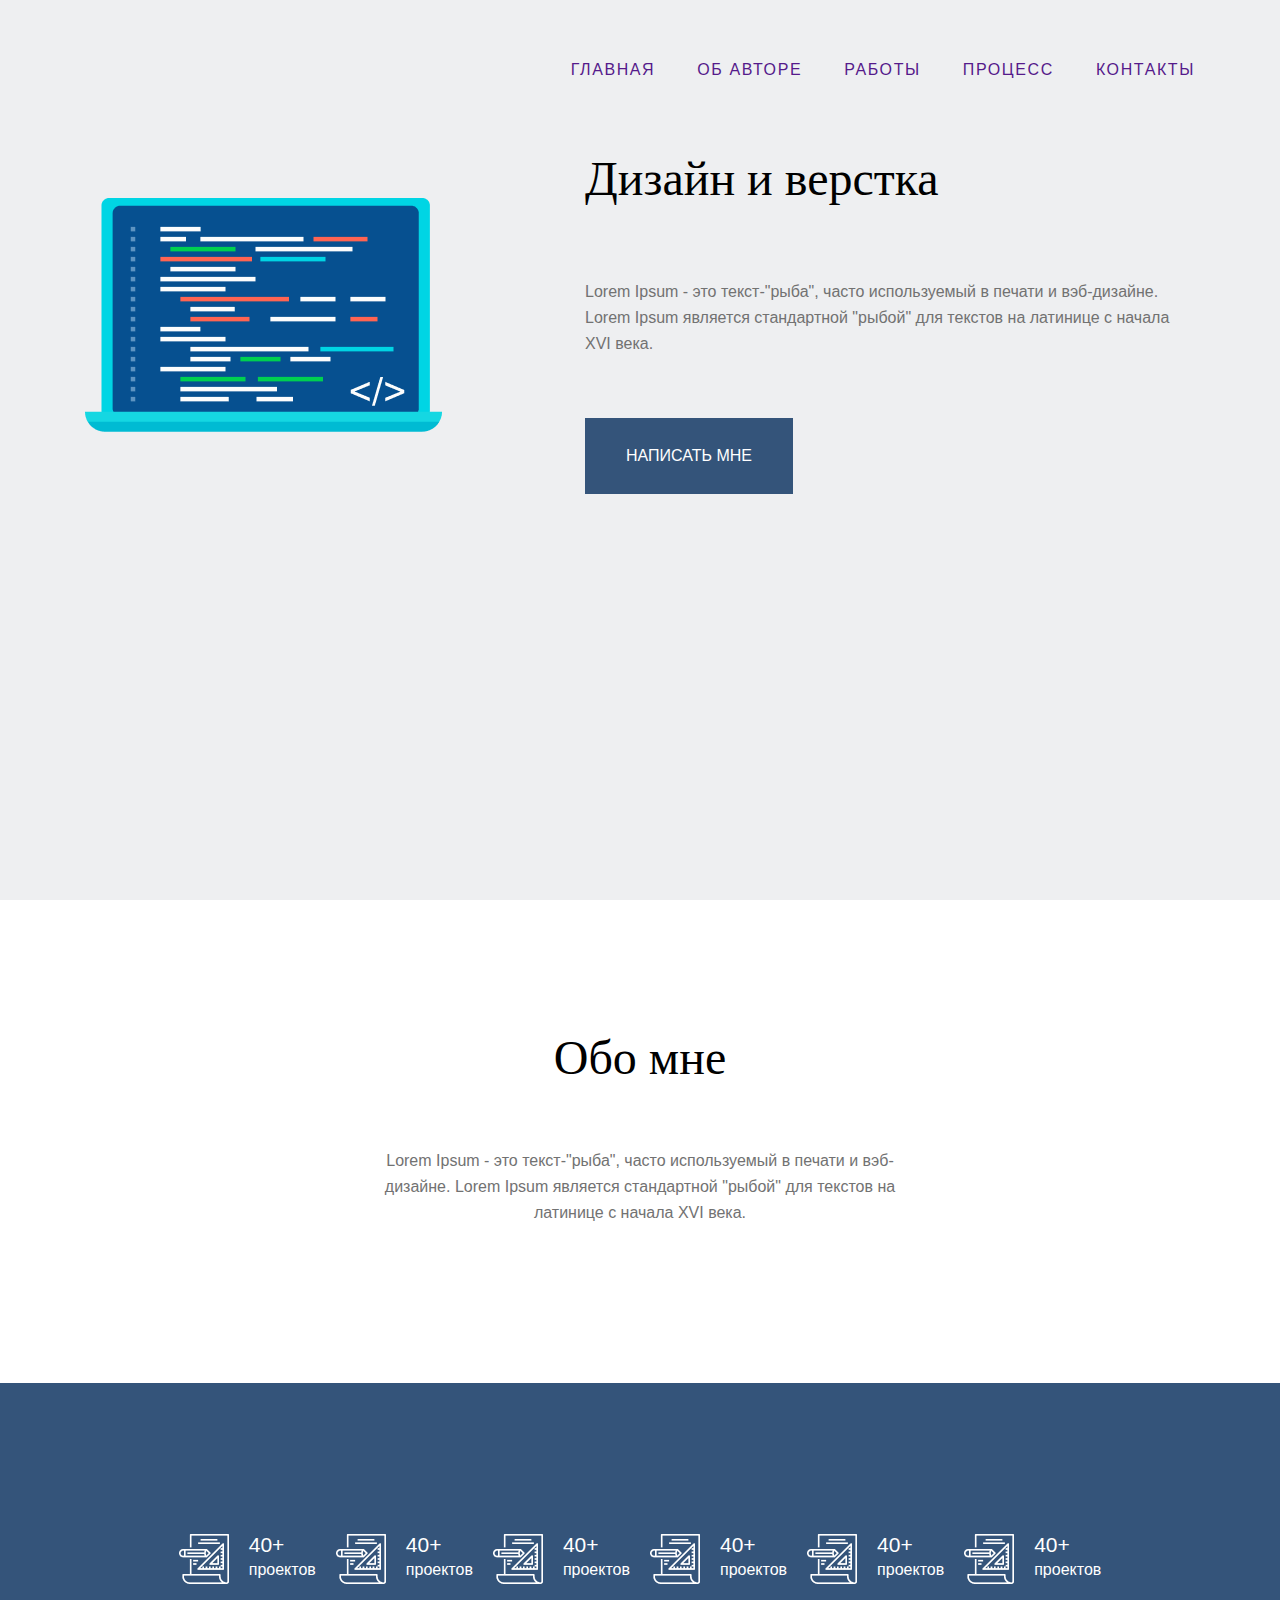
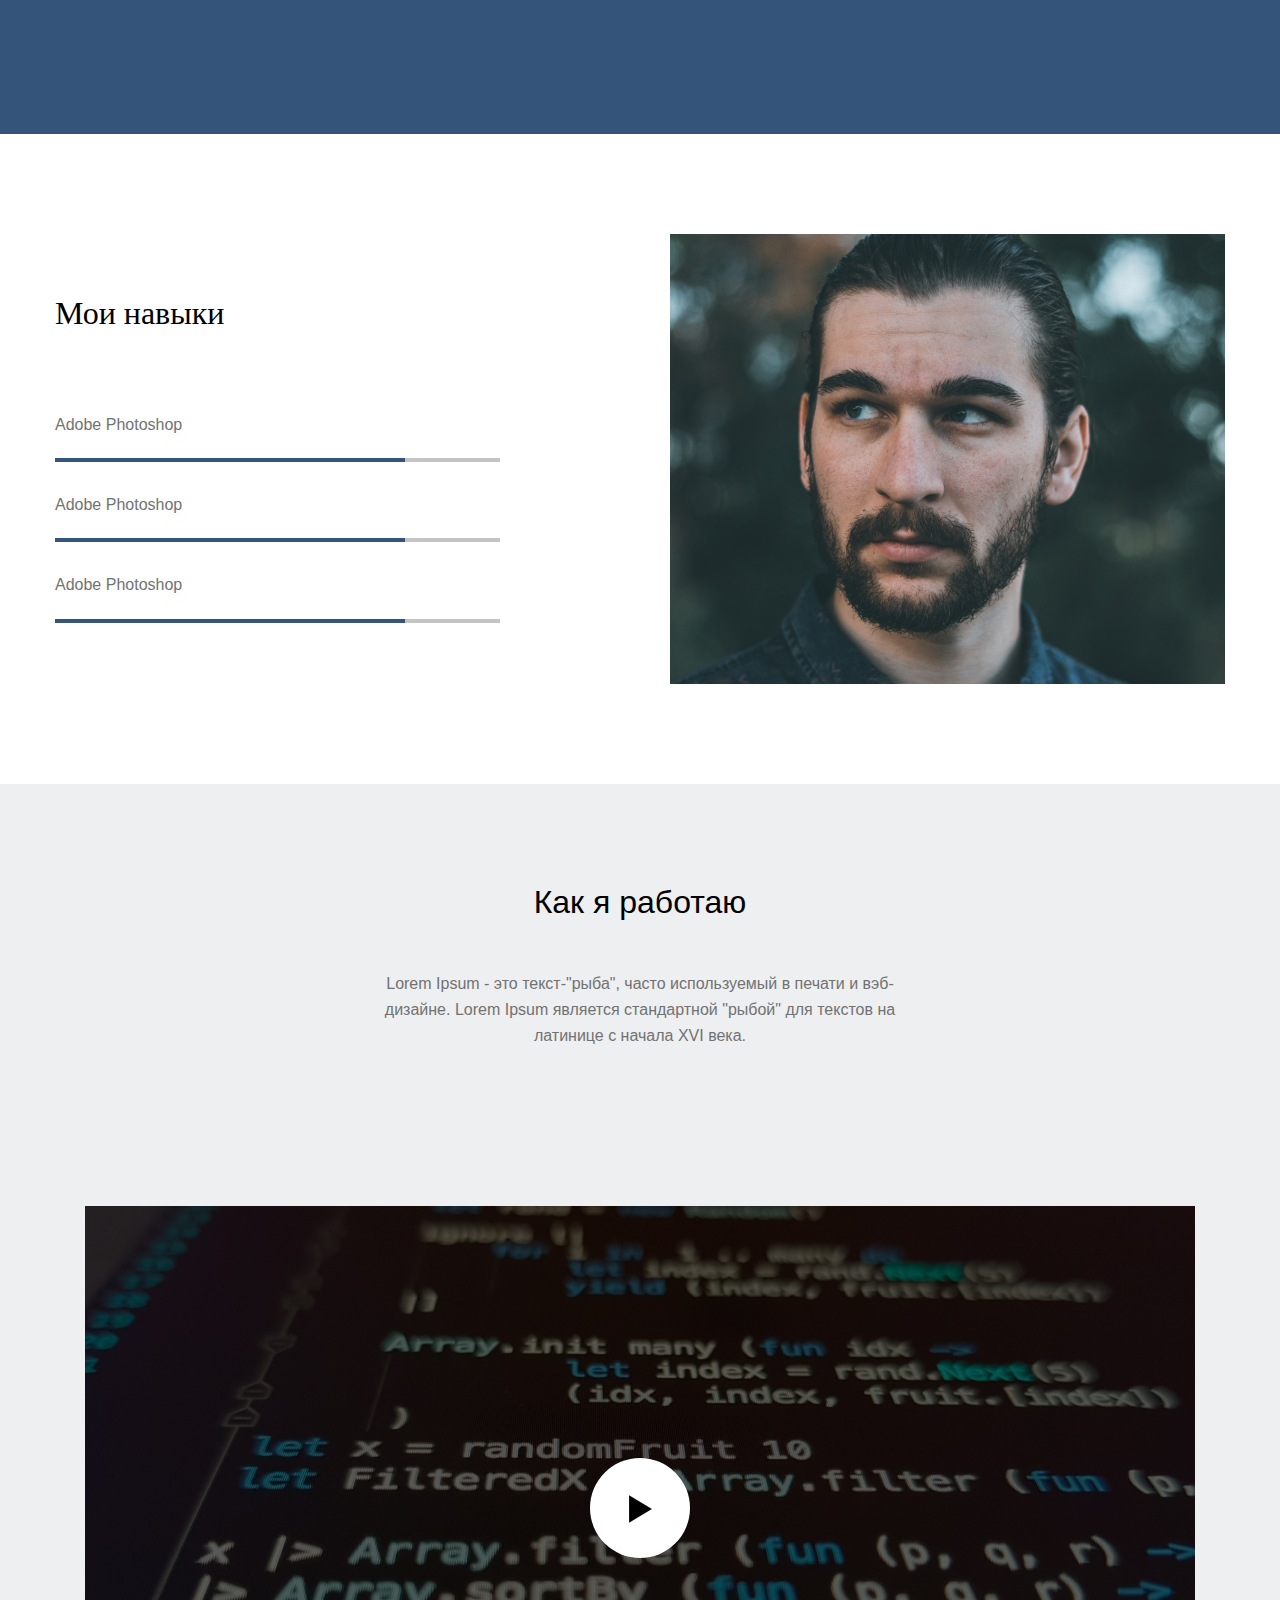
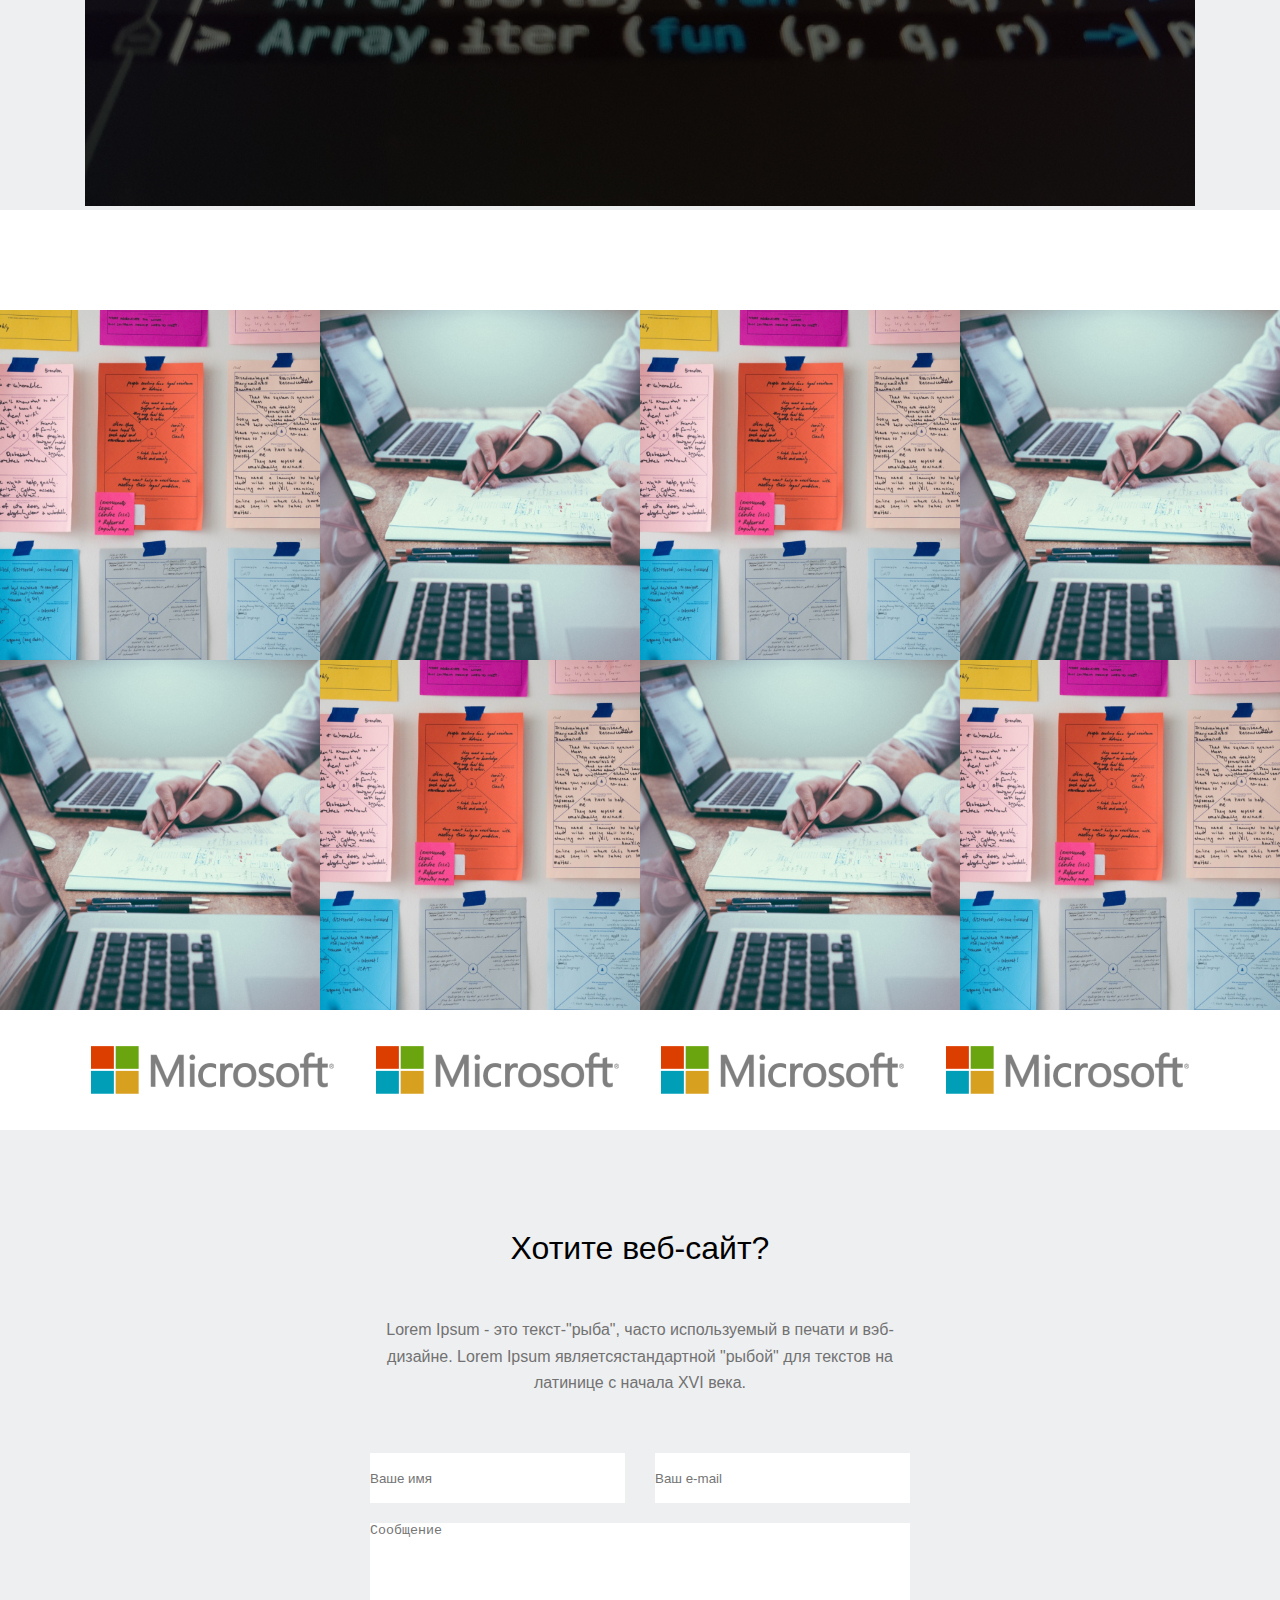
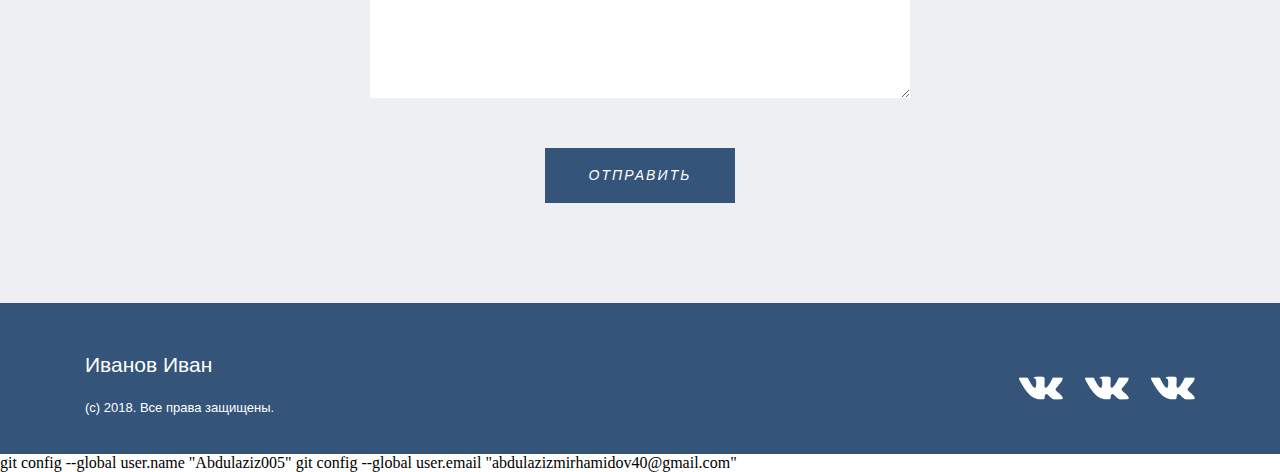
==== index.html @ f370240b "Your commit message here" ====
<!DOCTYPE html>
<html lang="en">

<head>
    <meta charset="UTF-8">
    <meta name="viewport" content="width=device-width, initial-scale=1.0">
    <title>dars</title>
    <link href='https://unpkg.com/boxicons@2.1.4/css/boxicons.min.css' rel='stylesheet'>
    <link rel="stylesheet" href="style.css">
</head>
<body>
    <section class="background">
        <header id="header">
            <div class="container">
                <div class="header">
                    <a href="/">
                        <img src="img/WD.svg" alt="">
                    </a>
                    <nav class="navbar">
                        <ul class="nav-list">
                            <li class="nav-item">
                                <a class="nav-link" href="">ГЛАВНАЯ</a>
                            </li>
                            <li class="nav-item">
                                <a class="nav-link" href="">ОБ АВТОРЕ</a>
                            </li>
                            <li class="nav-item">
                                <a class="nav-link" href="">РАБОТЫ</a>
                            </li>
                            <li class="nav-item">
                                <a class="nav-link" href="">ПРОЦЕСС</a>
                            </li>
                            <li class="nav-item">
                                <a class="nav-link" href="">КОНТАКТЫ</a>
                            </li>
                        </ul>
                    </nav>
                </div>
            </div>
        </header>
        <section id="hero">
            <div class="container">
                <div class="hero">
                    <div class="hero-imgBox">
                        <img src="img/Frame.png" alt="laptop">
                    </div>
                    <div class="hero-info">
                        <h1 class="hero-title">Дизайн и верстка</h1>
                        <p class="hero-text">Lorem Ipsum - это текст-"рыба", часто используемый в печати и вэб-дизайне.
                            Lorem Ipsum является стандартной "рыбой" для текстов на латинице с начала XVI века.</p>
                        <button class="hero-btn">НАПИСАТЬ МНЕ</button>
                    </div>
                </div>
            </div>
        </section>
    </section>
    <main id="main">
        <section>
            <div class="main">
                <div class="mne">
                    <h1 class="main-title">Обо мне</h1>
                    <p class="main-text">Lorem Ipsum - это текст-"рыба", часто используемый в печати и вэб-дизайне.
                        Lorem Ipsum является стандартной "рыбой" для текстов на латинице с начала XVI века.</p>
                </div>
                <div class="box">
                    <div class="png">
                        <img src="img/project.png" alt="">
                        <div class="omg">
                            <p class="png-title">40+</p>
                            <p class="png-text">проектов</p>
                        </div>

                        <img src="img/project.png" alt="">
                        <div class="omg">
                            <p class="png-title">40+</p>
                            <p class="png-text">проектов</p>
                        </div>

                        <img src="img/project.png" alt="">
                        <div class="omg">
                            <p class="png-title">40+</p>
                            <p class="png-text">проектов</p>
                        </div>

                        <img src="img/project.png" alt="">
                        <div class="omg">
                            <p class="png-title">40+</p>
                            <p class="png-text">проектов</p>
                        </div>

                        <img src="img/project.png" alt="">
                        <div class="omg">
                            <p class="png-title">40+</p>
                            <p class="png-text">проектов</p>
                        </div>

                        <img src="img/project.png" alt="">
                        <div class="omg">
                            <p class="png-title">40+</p>
                            <p class="png-text">проектов</p>
                        </div>
                    </div>
                </div>
                <section id="xp">
                    <div class="container">
                        <div>
                            <h2 class="xp-title">Мои навыки</h2>
                            <p class="xp-text">Adobe Photoshop</p>
                            <div class="line">
                                <div class="line2"></div>
                            </div>
                            <p class="xp-text">Adobe Photoshop</p>
                            <div class="line">
                                <div class="line2"></div>
                            </div>
                            <p class="xp-text">Adobe Photoshop</p>
                            <div class="line">
                                <div class="line2"></div>
                            </div>
                        </div>
                        <img src="./img/Rectangle 3.jpg" alt="">
                    </div>
                </section>
        </section>
        <section id="video">
            <div class="container">
                <div class="video">
                    <h4 class="video-title">Как я работаю</h4>
                    <p class="video-text">Lorem Ipsum - это текст-"рыба", часто используемый в печати и вэб-дизайне.
                        Lorem Ipsum является стандартной "рыбой" для текстов на латинице с начала XVI века.</p>
                </div>
                <div class="video-box">
                    <a class="play-box" href="">
                        <span class="play"><i class='bx bx-play'></i></span>
                    </a>
                    <img class="video-img" src="img/Rectangle 5.jpg" alt="">
                </div>
            </div>
            </div>
        </section>
        <section id="project">
            <ul class="project-list">
                <li class="project-item">
                    <div class="eye-box">
                        <img class="eye" src="img/view (1).svg" alt="">
                    </div>
                    <img class="item-img" src="img/Rectangle 7.jpg" alt="">
                </li>
                <li class="project-item">
                    <div class="eye-box">
                        <img class="eye" src="img/view (1).svg" alt="">
                    </div>
                    <img class="item-img" src="img/Rectangle 7.3.jpg" alt="">
                </li>
                <li class="project-item">
                    <div class="eye-box">
                        <img class="eye" src="img/view (1).svg" alt="">
                    </div>
                    <img class="item-img" src="img/Rectangle 7.jpg" alt="">
                </li>
                <li class="project-item">
                    <div class="eye-box">
                        <img class="eye" src="img/view (1).svg" alt="">
                    </div>
                    <img class="item-img" src="img/Rectangle 7.3.jpg" alt="">
                </li>
                <li class="project-item">
                    <div class="eye-box">
                        <img class="eye" src="img/view (1).svg" alt="">
                    </div>
                    <img class="item-img" src="img/Rectangle 7.3.jpg" alt="">
                </li>
                <li class="project-item">
                    <div class="eye-box">
                        <img class="eye" src="img/view (1).svg" alt="">
                    </div>
                    <img class="item-img" src="img/Rectangle 7.jpg" alt="">
                </li>
                <li class="project-item">
                    <div class="eye-box">
                        <img class="eye" src="img/view (1).svg" alt="">
                    </div>
                    <img class="item-img" src="img/Rectangle 7.3.jpg" alt="">
                </li>
                <li class="project-item">
                    <div class="eye-box">
                        <img class="eye" src="img/view (1).svg" alt="">
                    </div>
                    <img class="item-img" src="img/Rectangle 7.jpg" alt="">
                </li>
            </ul>
            <div class="m-img">
                <img src="img/Rectangle 9.png" alt="">
                <img src="img/Rectangle 9.png" alt="">
                <img src="img/Rectangle 9.png" alt="">
                <img src="img/Rectangle 9.png" alt="">
            </div>
        </section>
        <section id="input">
            <div class="input">
                <h3 class="input-title">Хотите веб-сайт?</h3>
                <p class="input-text">Lorem Ipsum - это текст-"рыба", часто используемый в печати и вэб-дизайне. Lorem
                    Ipsum являетсястандартной "рыбой" для текстов на латинице с начала XVI века.</p>
            </div>
            <div class="input2">
                <input class="input1" type="text" placeholder="Ваше имя">
                <input class="input1" type="email" placeholder="Ваш e-mail">
            </div>
            <div class="input3">
                <textarea class="inputt" name="" id="" cols="30" rows="10" placeholder="Сообщение"></textarea>
            </div>
            <div class="button">
                <button class="buttonn"><i>ОТПРАВИТЬ</i></button>
            </div>
        </section>
    </main>
    <footer id="footer">
        <div class="container">
            <div class="footer-infa">
                <h4 class="footer-title">Иванов Иван</h4>
                <p class="footer-text">(с) 2018. Все права защищены.</p>
            </div>
            <div class="footer-icons">
                <img src="img/vk-social-network-logo.png" alt="">
                <img src="img/vk-social-network-logo.png" alt="">
                <img src="img/vk-social-network-logo.png" alt="">
            </div>
        </div>
    </footer>
</body>
</html>



git config --global user.name "Abdulaziz005"
git config --global user.email "abdulazizmirhamidov40@gmail.com"
---- style.css ----
* {
    padding: 0;
    margin: 0;
    box-sizing: border-box;
}

.container {
    width: 1170px;
    padding: 0 30px;
    margin: 0 auto;
}

ul {
    list-style-type: none;
}

a {
    text-decoration: none;
}

.background {
    width: 100%;
    height: 100vh;
    background: #eeeff1;
}

.header {
    display: flex;
    align-items: center;
    justify-content: space-between;
    padding: 57px 0;
}

.nav-list {
    display: flex;
    align-items: center;
    gap: 42px;
}

.nav-list {
    color: #000;
    font-family: "Roboto;", sans-serif;
    font-size: 16px;
    font-weight: 400;
    line-height: 164.063%;
    /* 26.25px */
    letter-spacing: 1.6px;
}

/*HERO SECTION*/

.hero {
    display: flex;
    align-items: center;
    justify-content: space-around;
    gap: 143px;
}

.hero-title {
    color: #000;
    font-family: Roboto;
    font-size: 48px;
    font-style: normal;
    font-weight: 500;
    line-height: 164.063%;
    /* 78.75px */
    margin-bottom: 60px;
}

.hero-text {
    color: #727272;
    font-family: "Roboto", sans-serif;
    font-size: 16px;
    font-weight: 400;
    line-height: 164.063%;
    /* 26.25px */
    margin-bottom: 60px;
}

.hero-btn {
    padding: 25px 41px;
    border: none;
    color: #FFF;
    font-family: "Roboto", sans-serif;
    font-size: 16px;
    font-weight: 400;
    line-height: 164.063%;
    /* 26.25px */
    background: #34547A;
}

.main-title {
    padding: 119px 0px 0px;
    display: flex;
    justify-content: center;
    color: #000;
    font-family: Roboto;
    font-size: 48px;
    font-weight: 500;
    line-height: 164.063%;
    /* 78.75px */
}

.main-text {
    padding: 50px 0px 100px;
    color: #727272;
    text-align: center;
    font-family: "Roboto", sans-serif;
    font-size: 16px;
    font-weight: 400;
    line-height: 164.063%;
    width: 540px;
    margin: 0 auto;
    margin-bottom: 57px;
    /* 26.25px */
}

.box {
    padding: 150px 0;
    background-color: #34547A;
}

.png {
    display: flex;
    justify-content: center;
    align-items: center;
    gap: 20px;
}

.png-title {
    color: #FFF;
    font-family: "Roboto", sans-serif;
    font-size: 21px;
    font-weight: 500;
}

.png-text {
    color: #FFF;
    font-family: "Roboto", sans-serif;
    font-size: 16px;
    font-style: normal;
    font-weight: 400;
    line-height: 164.063%;
    /* 26.25px */
}

.pls {
    display: flex;
}

#xp .container {
    display: flex;
    align-items: center;
    justify-content: space-between;
    padding: 100px 0;
}

.xp-title {
    padding: 0px 0px 50px;
    color: #000;
    font-family: "Roboto" sans-serif;
    font-size: 32px;
    font-style: normal;
    font-weight: 500;
    line-height: normal;
}

.xp-text {
    padding: 30px 0px 20px;
    color: #727272;
    font-family: "Roboto", sans-serif;
    font-size: 16px;
    font-style: normal;
    font-weight: 400;
    line-height: 164.063%; /* 26.25px */
}

.line {
    width: 445px;
    height: 4px;
    background: #C4C4C4;
}

.line2 {
    width: 350px;
    height: 4px;
    background: #34547A;
}


#video {
    background-color: #eeeff1;
}

.video {
    padding: 100px 0;
}

.video-img {
    width: 100%;
    height: 600px;
}

.video-title {
    margin-bottom: 50px;
    color: #000;
    text-align: center;
    font-family: "Roboto", sans-serif;
    font-size: 32px;
    font-weight: 500;
}

.video-text {
    color: #727272;
    text-align: center;
    font-family: "Roboto", sans-serif;
    font-size: 16px;
    font-weight: 400;
    line-height: 164.063%; /* 26.25px */
    width: 540px;
    margin: 0 auto;
    margin-bottom: 57px;
}

.video-box {
    margin: 0px 0px 100px;
    color: #000;
    position: relative;
}

.play-box {
    position: absolute;
    top: 50%;
    left: 50%;
    transform: translate(-50%, -50%);
}

.play {
    width: 100px;
    height: 100px;
    display: block;
    background-color: #FFF;
    border-radius: 50%;
    display: flex;
    align-items: center;
    justify-content: center;
}

.play i {
    color: #000;
    font-size: 55px;
}

.item-img {
    width: 100%;
    height: 100%;
}

.project-list {
    width: 100%;
    display: flex;
    align-items: center;
    justify-content: space-between;
    flex-wrap: wrap;
}

.project-item {
    width: 25%;
    height: 350px;
    position: relative;
    overflow: hidden;
    cursor: pointer;
}

.eye-box {
    width: 100%;
    height: 100%;
    background-color: #2502c174;
    position: absolute;
    bottom: 350px;
    left: 0;
    display: flex;
    align-items: center;
    justify-content: center;
    transition: all 0.4s ease;
}

.project-item:hover .eye-box {
    bottom: 0;
}

.m-img {
    display: flex;
    justify-content: center;
    gap: 30px;
}

#input {
    background: var(--Silver, #EEEFF1);
}

.input-title {
    padding: 100px 0px 50px;
    color: #000;
    text-align: center;
    font-family: "Roboto", sans-serif;
    font-size: 32px;
    font-style: normal;
    font-weight: 500;
    line-height: normal;
}

.input-text {
    color: #727272;
    text-align: center;
    font-family: "Roboto",sans-serif;
    font-size: 16px;
    font-style: normal;
    font-weight: 400;
    line-height: 164.063%; /* 26.25px */
    width: 540px;
    margin: 0 auto;
    margin-bottom: 57px;
}

.input1 {
    border: 0px;
    width: 255px;
    height: 50px;
    background: #FFF;
}

.input2 {
    display: flex;
    justify-content: center;
    gap: 30px;
}

.inputt {
    border: 0px;
    display: flex;
    justify-content: center;
    width: 540px;
    height: 175px;
    background: #FFF;
}

.input3 {
    padding: 20px 0px 0px 0px;
    display: flex;
    justify-content: center;
}

.button {
    padding: 50px 0px 100px;
    display: flex;
    justify-content: center;
    border: 0px;
}

.buttonn {
    width: 190px;
    height: 55px;
    background: var(--Accent, #34547A);
    border: 0px;
}

.buttonn i {
    color: #FFF;
font-family: "Roboto", sans-serif;
font-size: 14px;
font-weight: 400;
line-height: 164.063%; /* 22.969px */
letter-spacing: 2.1px;
}

#footer {
    height: 151px;
    background: var(--Accent, #34547A);
}

.footer-info {
    margin-top: 100px;
    width: 100%;
    position: absolute;
}

.footer-title {
    color: #FFF;
    font-family: "Roboto", sans-serif;
    font-size: 21px;
    font-style: normal;
    font-weight: 500;
    line-height: normal;
    margin-bottom: 20px;
    padding-top: 50px;
}

.footer-text {
    color: #FFF;
    font-family: "Roboto",sans-serif;
    font-size: 13px;
    font-weight: 400;
    line-height: 164.063%; /* 21.328px */
}

.footer-icons {
    display: flex;
    align-items: end;
    justify-content: end;
    gap: 22px;
    position: relative;
    bottom: 50px;
}
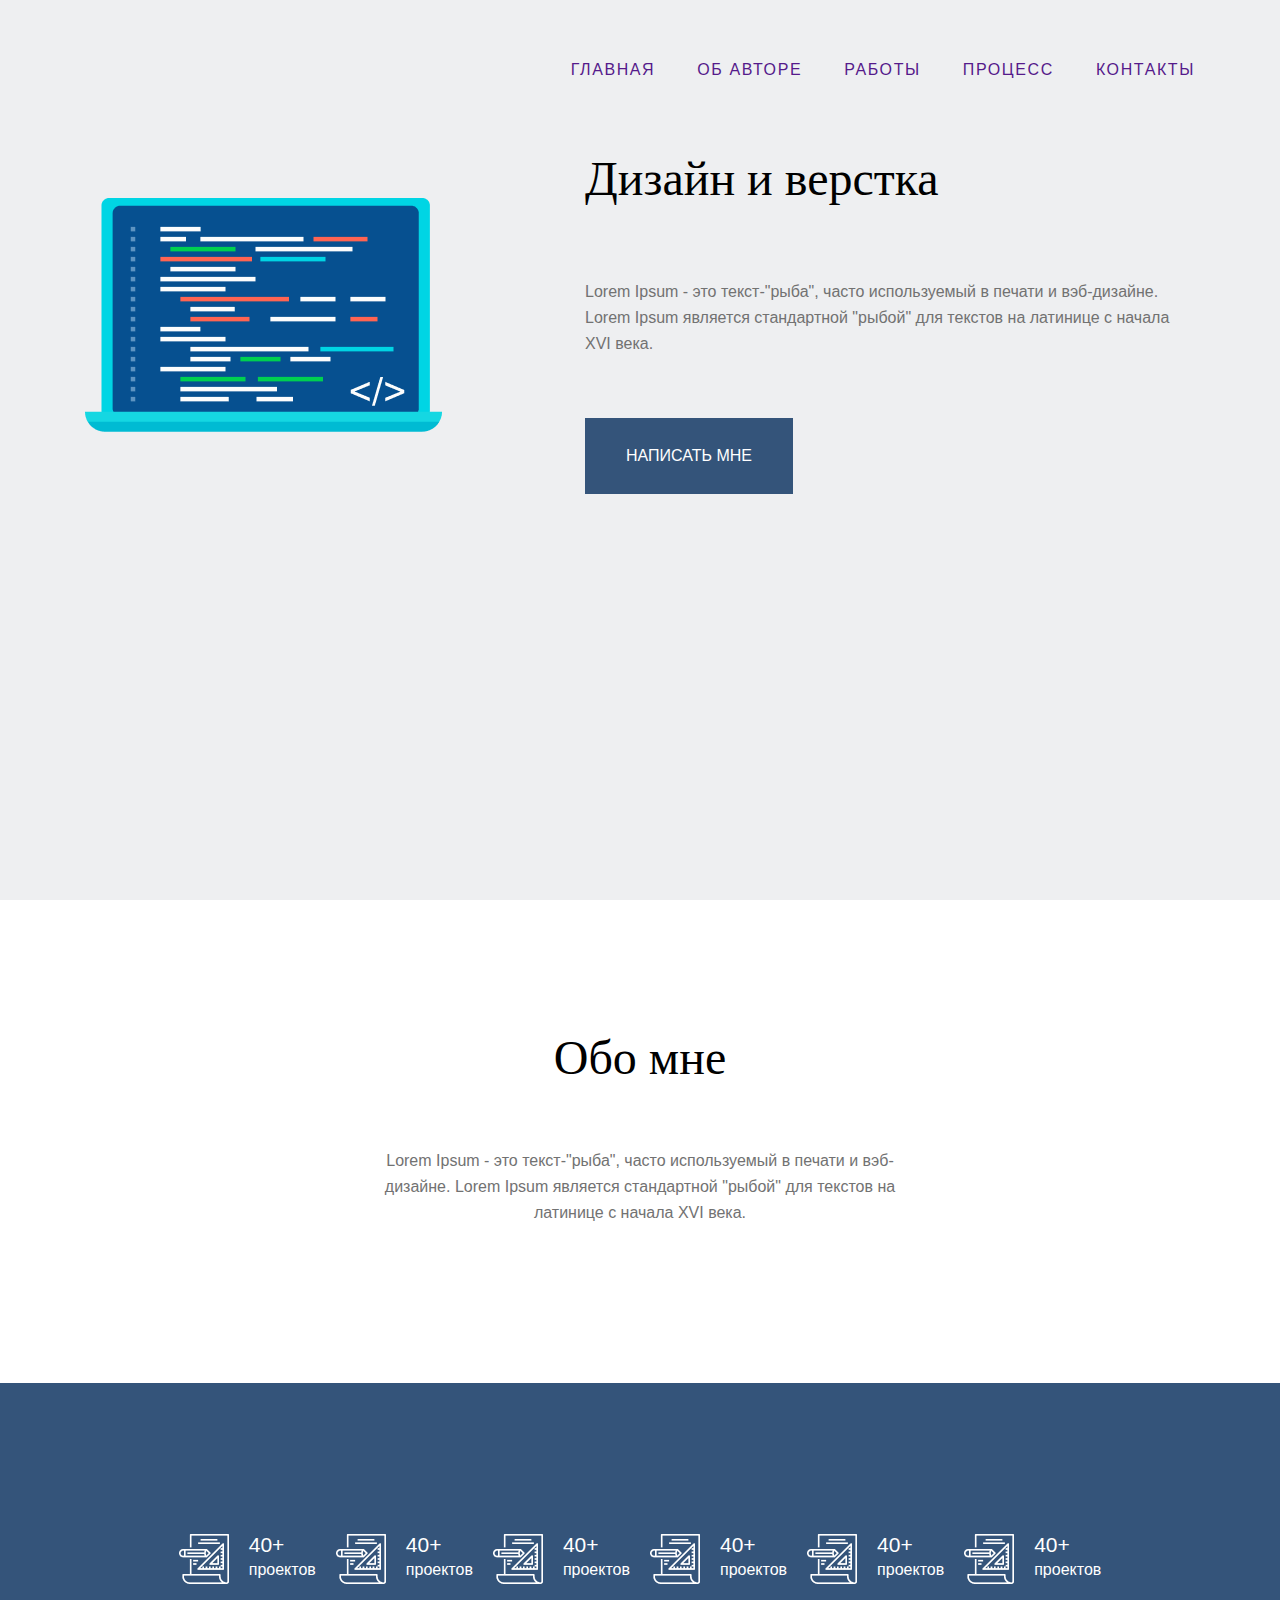
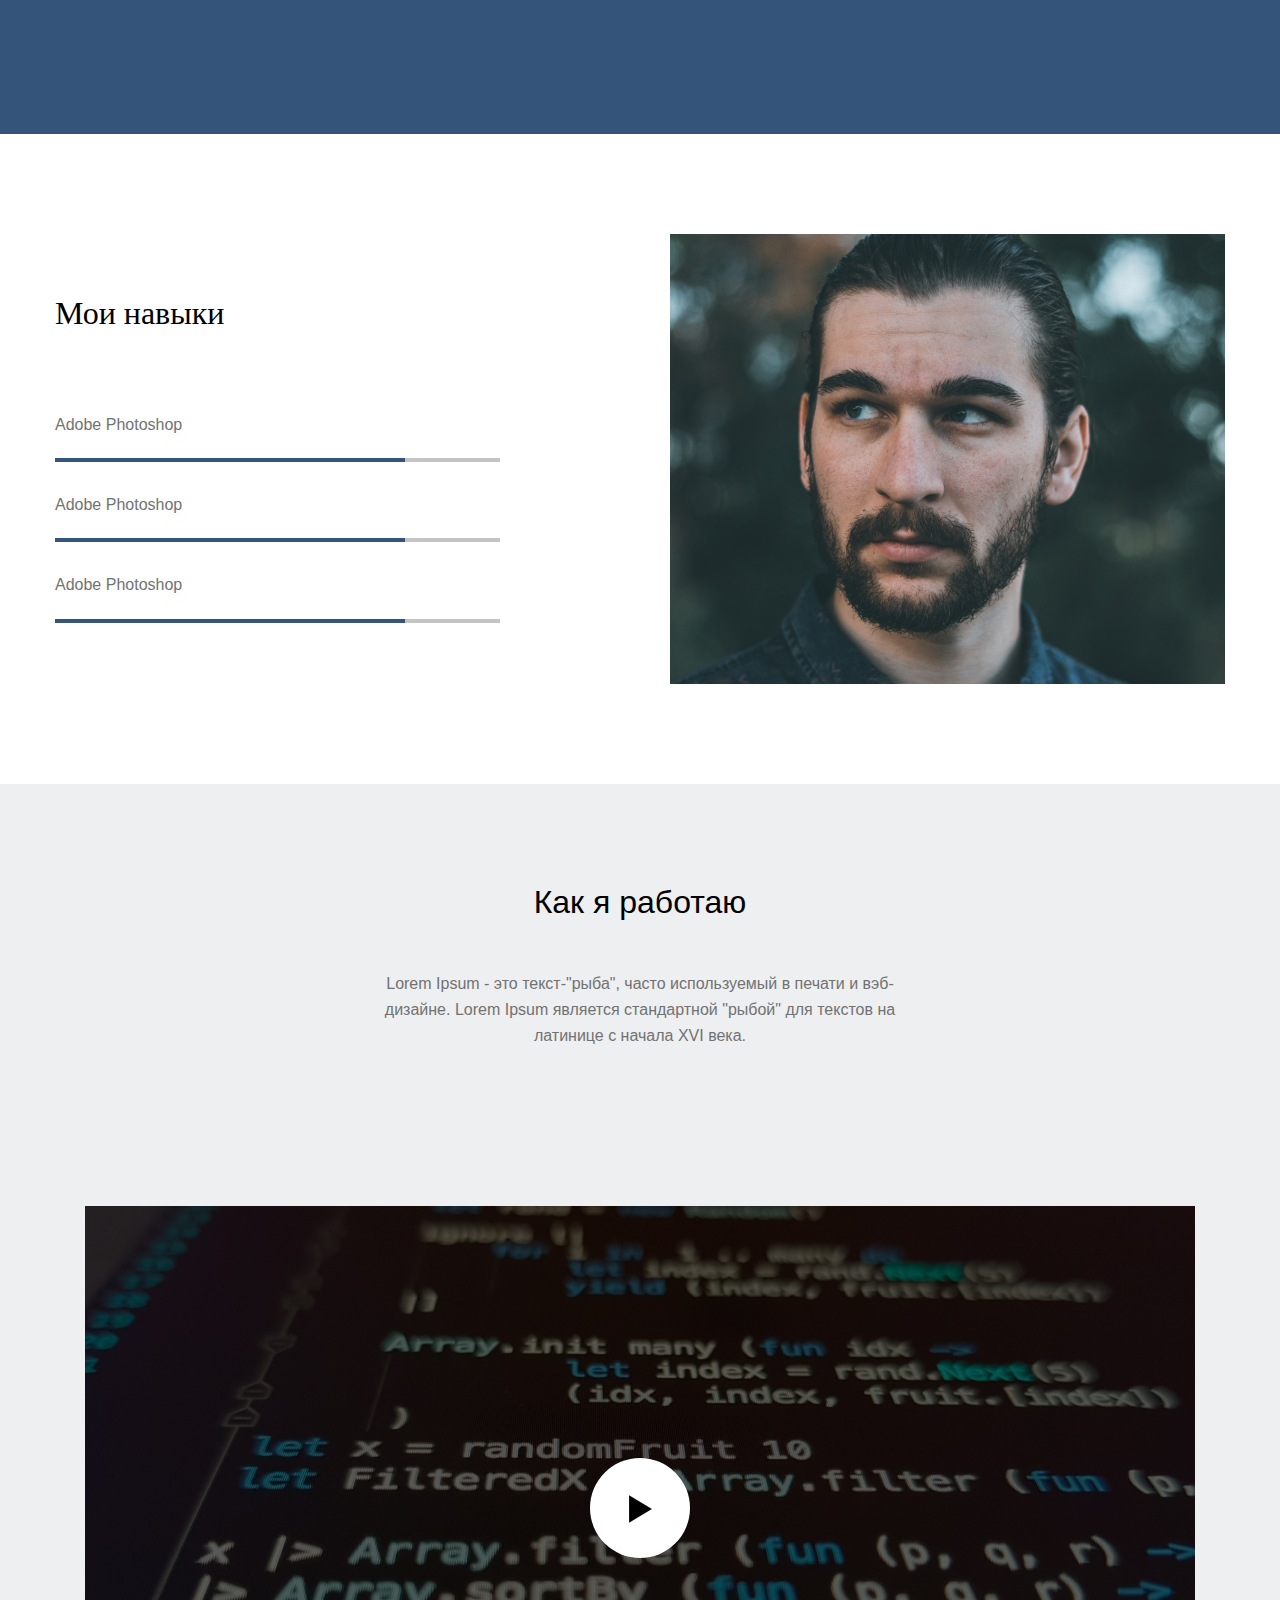
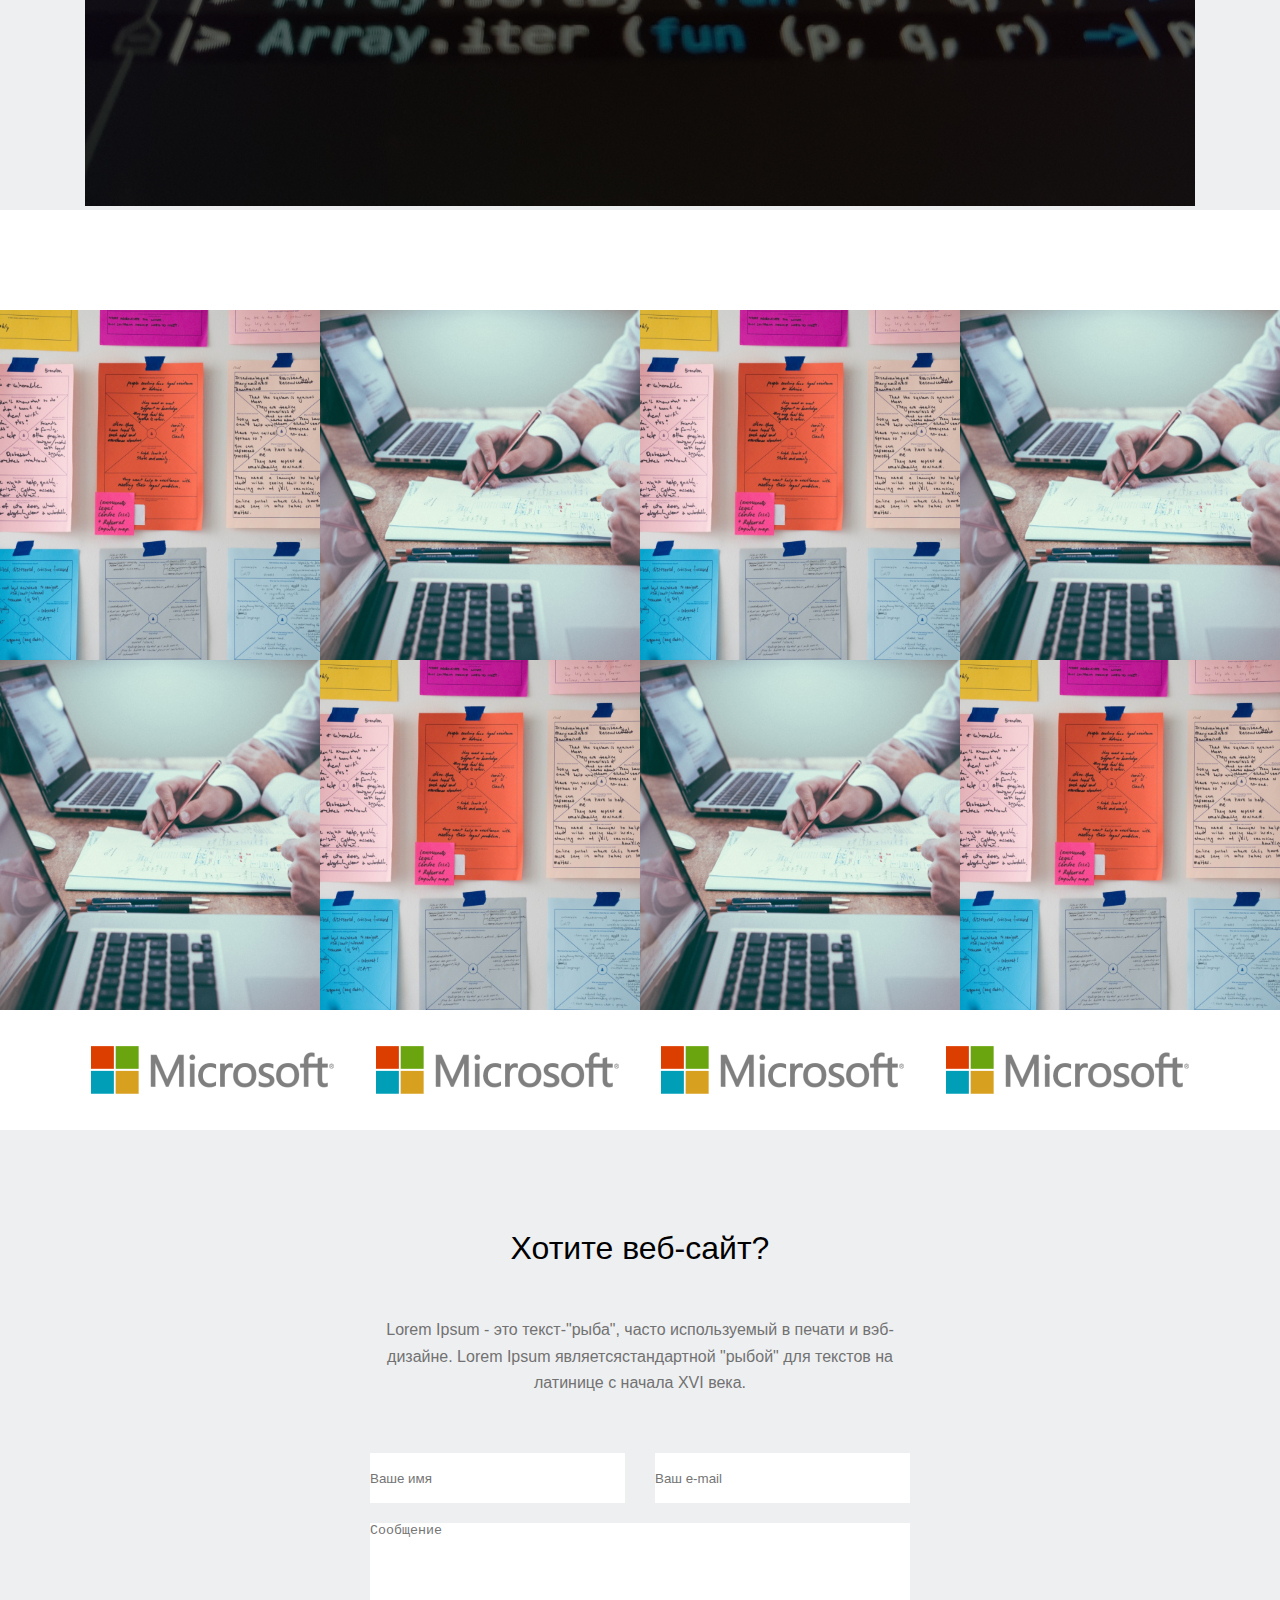
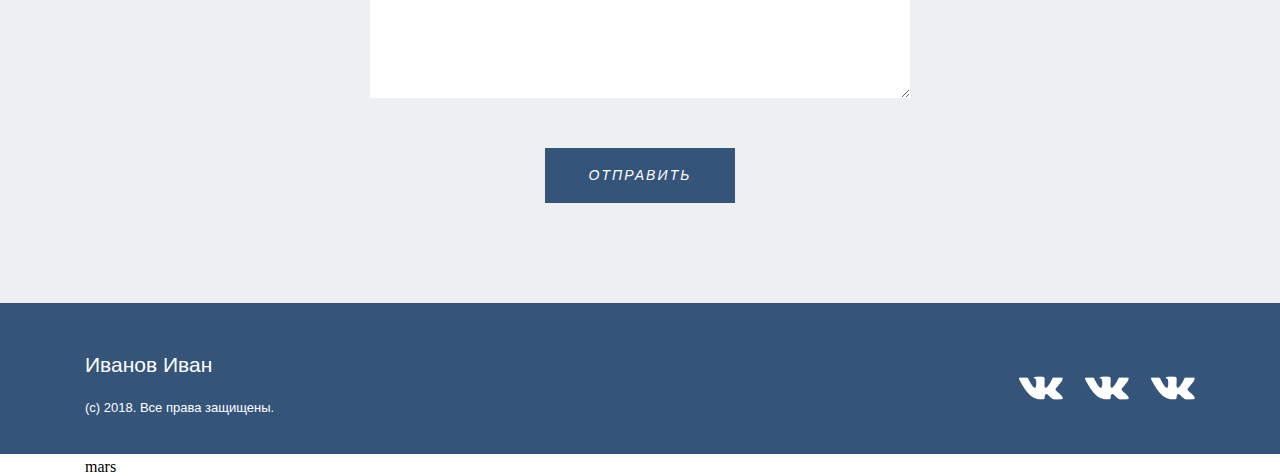
==== commit 94cc37ea: "ozgarish" ====
--- a/index.html
+++ b/index.html
@@ -225,12 +225,14 @@
                 <img src="img/vk-social-network-logo.png" alt="">
                 <img src="img/vk-social-network-logo.png" alt="">
             </div>
+
+
+
+
+            <p>mars</p>
         </div>
     </footer>
 </body>
 </html>
 
 
-
-git config --global user.name "Abdulaziz005"
-git config --global user.email "abdulazizmirhamidov40@gmail.com"--- a/style.css
+++ b/style.css
@@ -411,4 +411,8 @@
     gap: 22px;
     position: relative;
     bottom: 50px;
-}+}
+
+
+
+/* modification */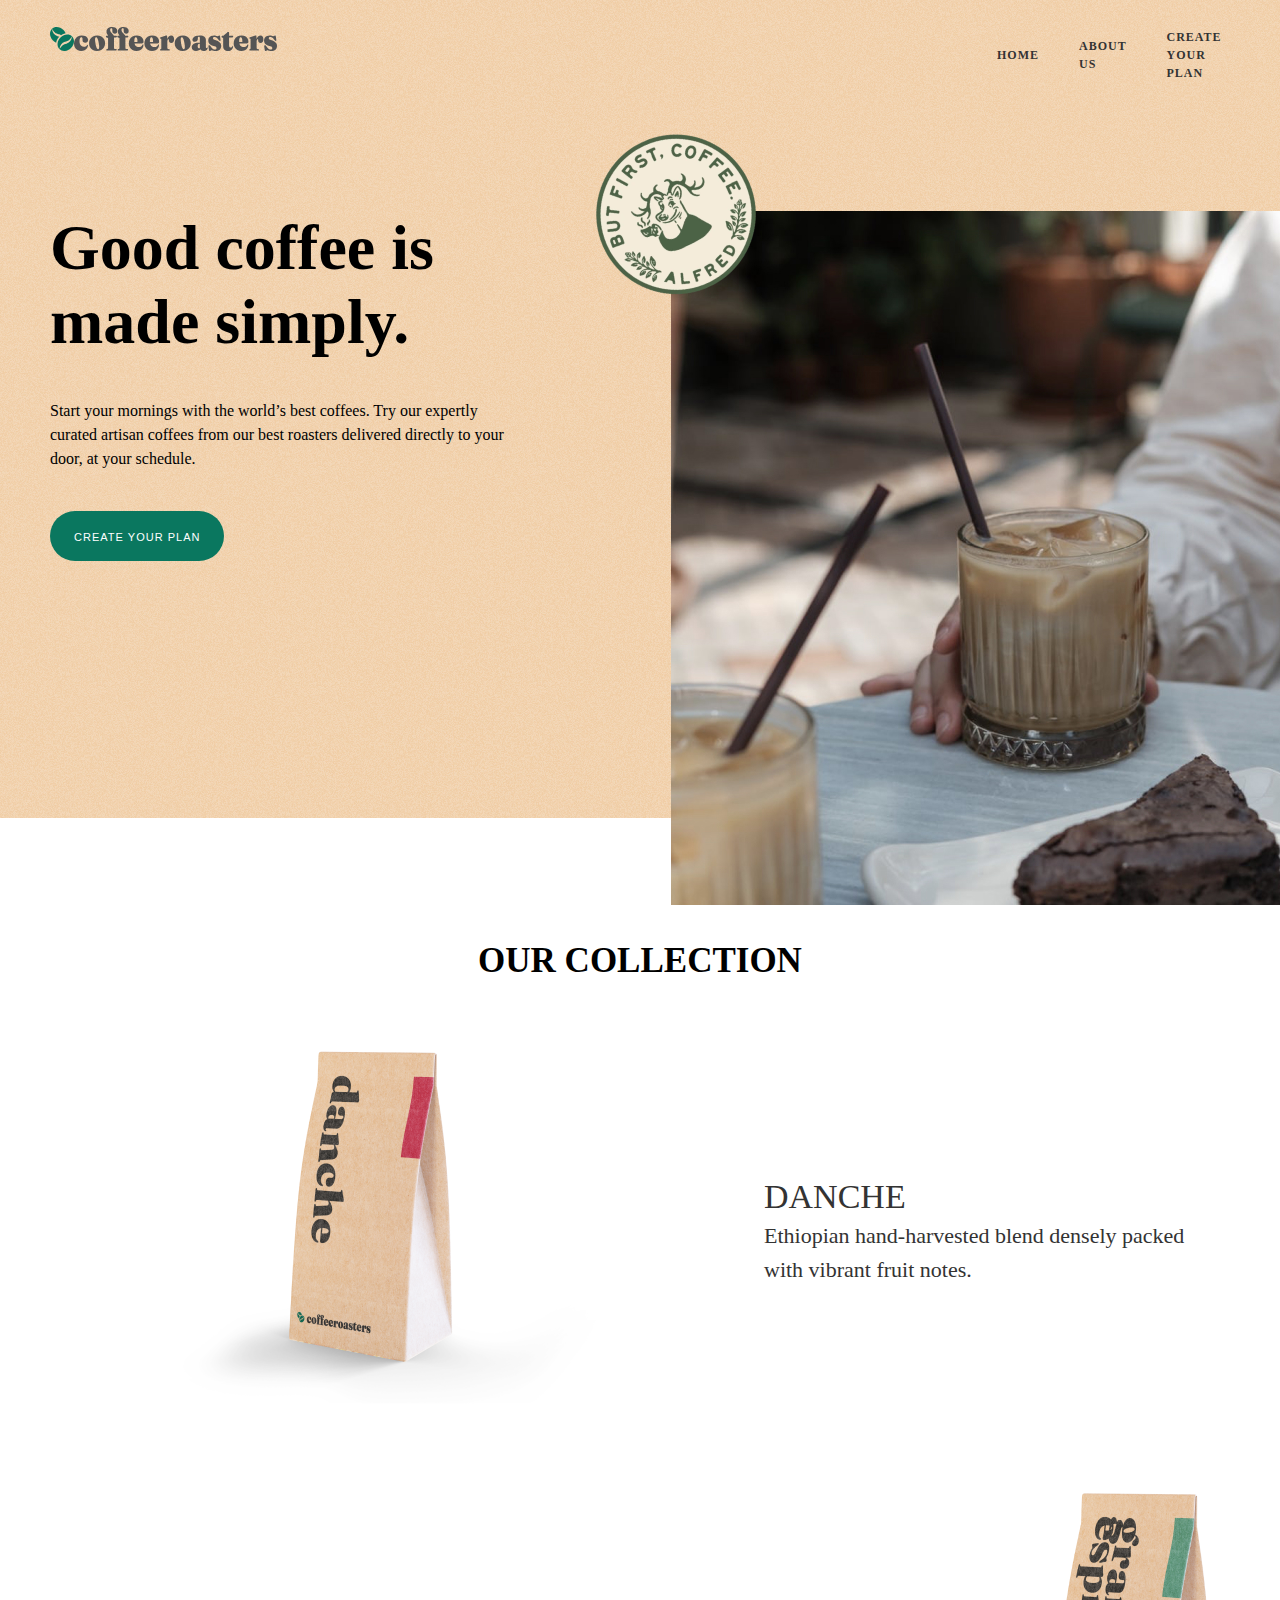
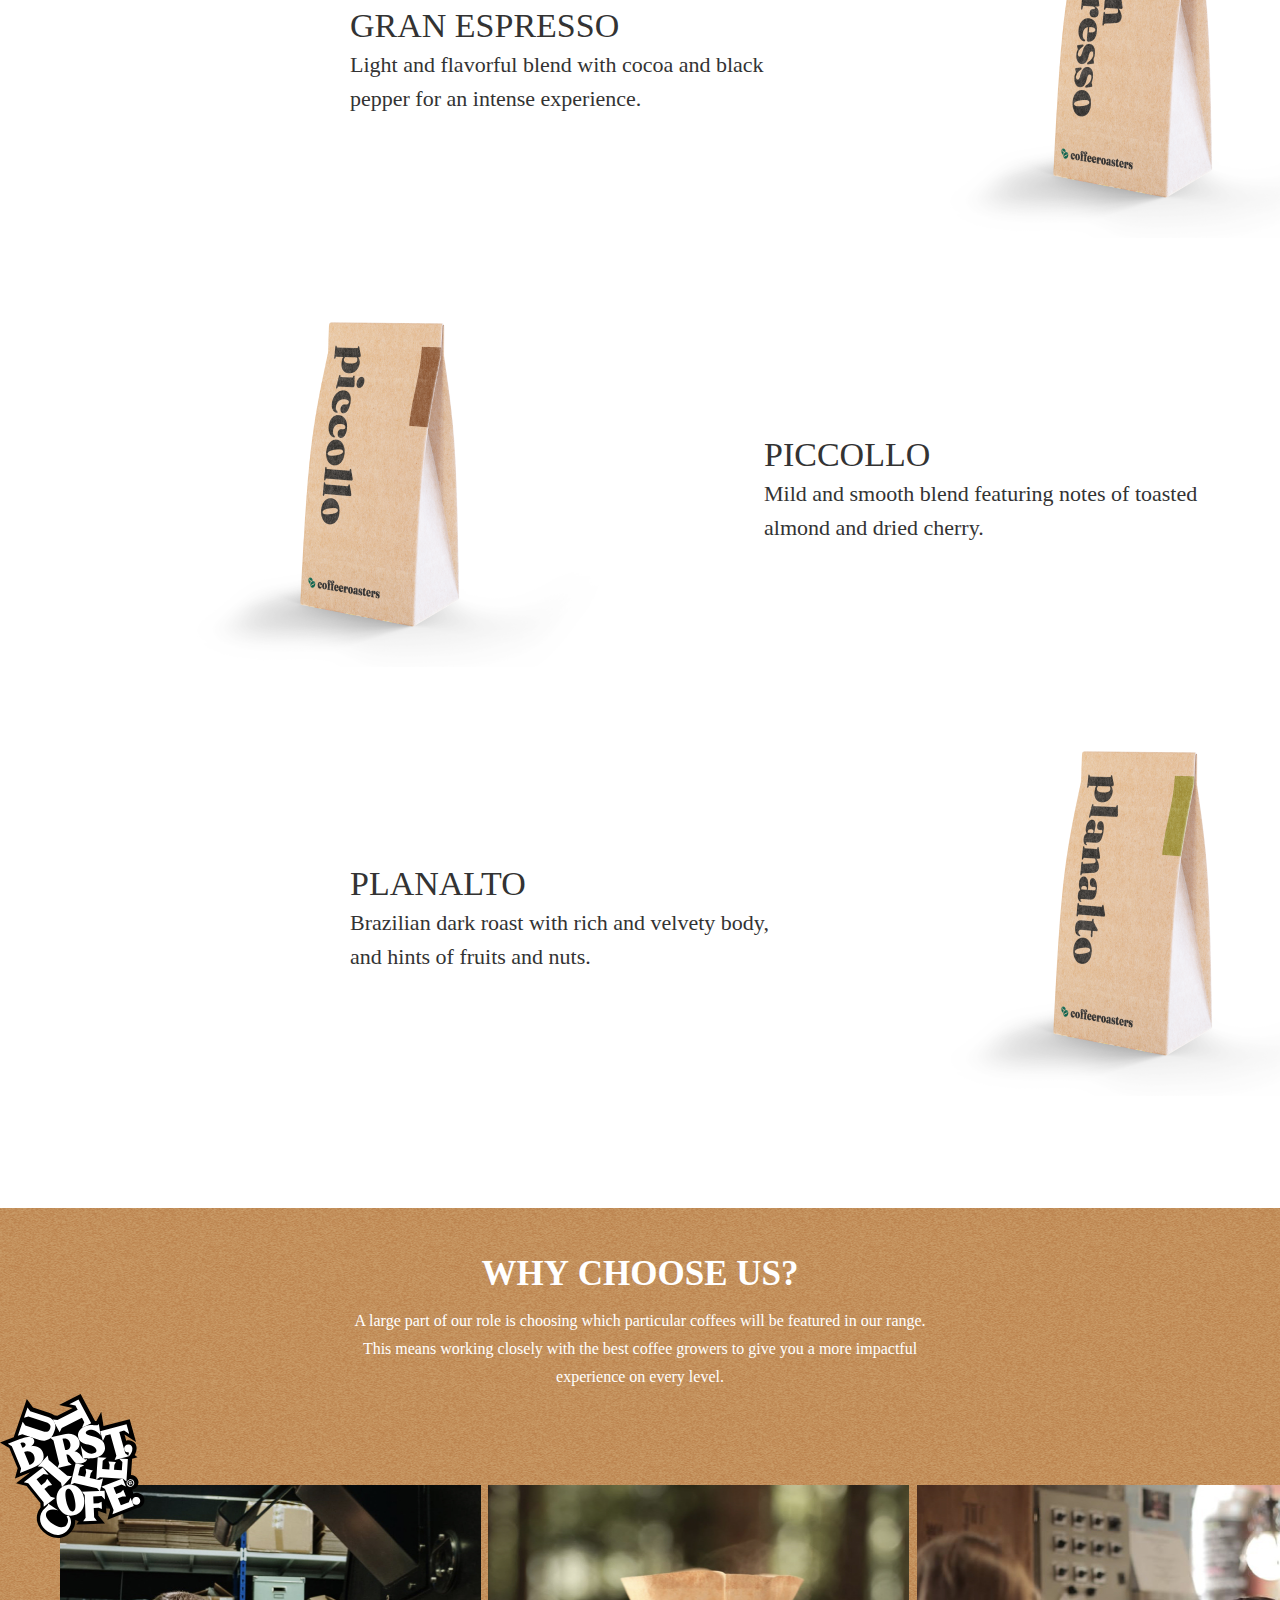
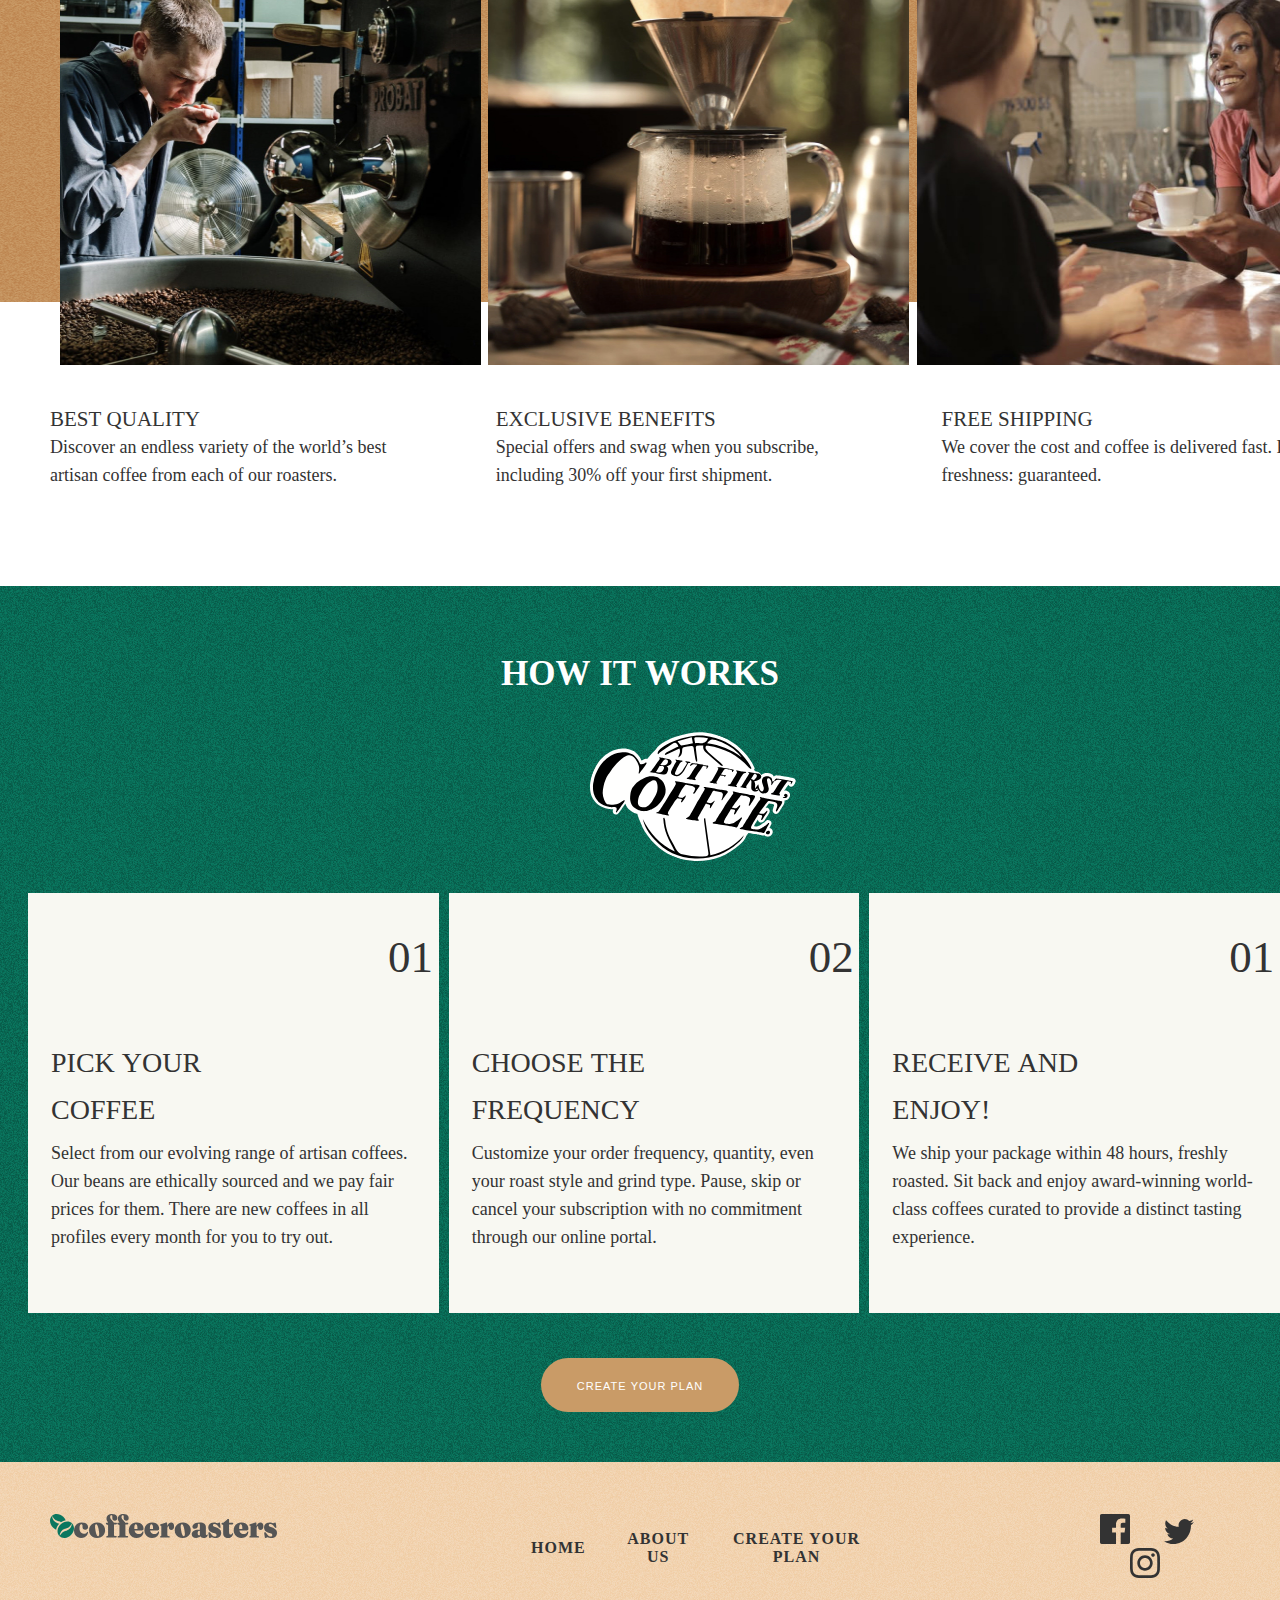
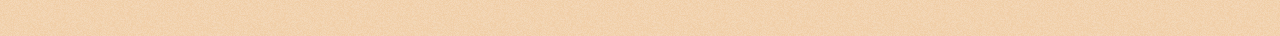
==== commit e904d595: "first commit" ====
--- a/index.html
+++ b/index.html
@@ -4,235 +4,183 @@
 <head>
     <meta charset="UTF-8">
     <meta name="viewport" content="width=device-width, initial-scale=1.0">
-    <title>dars</title>
-    <link href='https://unpkg.com/boxicons@2.1.4/css/boxicons.min.css' rel='stylesheet'>
-    <link rel="stylesheet" href="style.css">
+    <title>Document</title>
+    <link rel="stylesheet" href="./stayle.css">
 </head>
+
 <body>
-    <section class="background">
-        <header id="header">
+    <header>
+        <section id="nav">
             <div class="container">
-                <div class="header">
-                    <a href="/">
-                        <img src="img/WD.svg" alt="">
-                    </a>
+                <div class="nav">
                     <nav class="navbar">
+                        <a href="">
+                            <img src="img/Group 3614.svg" alt="">
+                        </a>
                         <ul class="nav-list">
                             <li class="nav-item">
-                                <a class="nav-link" href="">ГЛАВНАЯ</a>
+                                <a class="nav-link" href="/index.html">HOME</a>
                             </li>
                             <li class="nav-item">
-                                <a class="nav-link" href="">ОБ АВТОРЕ</a>
+                                <a class="nav-link" href="/About Us.html">ABOUT US</a>
                             </li>
                             <li class="nav-item">
-                                <a class="nav-link" href="">РАБОТЫ</a>
-                            </li>
-                            <li class="nav-item">
-                                <a class="nav-link" href="">ПРОЦЕСС</a>
-                            </li>
-                            <li class="nav-item">
-                                <a class="nav-link" href="">КОНТАКТЫ</a>
+                                <a class="nav-link" href="/index.html">Create your plan</a>
                             </li>
                         </ul>
                     </nav>
                 </div>
-            </div>
-        </header>
-        <section id="hero">
-            <div class="container">
-                <div class="hero">
-                    <div class="hero-imgBox">
-                        <img src="img/Frame.png" alt="laptop">
+                <div class="header">
+                    <div class="header-infa">
+                        <h1 class="header-title">Good coffee is made simply.</h1>
+                        <p class="header-text">Start your mornings with the world’s best coffees. Try our expertly
+                            curated artisan coffees
+                            from our best roasters delivered directly to your door, at your schedule.</p>
+                        <button class="header-btn"><i>Create your plan</i></button>
                     </div>
-                    <div class="hero-info">
-                        <h1 class="hero-title">Дизайн и верстка</h1>
-                        <p class="hero-text">Lorem Ipsum - это текст-"рыба", часто используемый в печати и вэб-дизайне.
-                            Lorem Ipsum является стандартной "рыбой" для текстов на латинице с начала XVI века.</p>
-                        <button class="hero-btn">НАПИСАТЬ МНЕ</button>
+                    <div class="header-imgBox">
+                        <img class="header-img" src="img/Rectangle 679.jpg" alt="">
+                        <img class="h-img" src="img/image 40.png" alt="">
                     </div>
                 </div>
             </div>
         </section>
-    </section>
-    <main id="main">
-        <section>
-            <div class="main">
-                <div class="mne">
-                    <h1 class="main-title">Обо мне</h1>
-                    <p class="main-text">Lorem Ipsum - это текст-"рыба", часто используемый в печати и вэб-дизайне.
-                        Lorem Ipsum является стандартной "рыбой" для текстов на латинице с начала XVI века.</p>
-                </div>
-                <div class="box">
-                    <div class="png">
-                        <img src="img/project.png" alt="">
-                        <div class="omg">
-                            <p class="png-title">40+</p>
-                            <p class="png-text">проектов</p>
+    </header>
+    <main>
+        <section id="card">
+            <div class="container">
+                <div class="card">
+                    <h2 class="card-title">our collection</h2>
+                    <div class="card-item">
+                        <div class="card-imgBox">
+                            <img class="card-img" src="img/kopi4.png" alt="">
                         </div>
-
-                        <img src="img/project.png" alt="">
-                        <div class="omg">
-                            <p class="png-title">40+</p>
-                            <p class="png-text">проектов</p>
+                        <div class="card-list">
+                            <p class="c-text">Danche</p>
+                            <p class="card-text">Ethiopian hand-harvested blend densely packed with vibrant fruit notes.
+                            </p>
                         </div>
-
-                        <img src="img/project.png" alt="">
-                        <div class="omg">
-                            <p class="png-title">40+</p>
-                            <p class="png-text">проектов</p>
+                    </div>
+                    <div class="card-item">
+                        <div class="card-listt">
+                            <p class="c-text">Gran Espresso</p>
+                            <p class="card-text">Light and flavorful blend with cocoa and black pepper for an intense
+                                experience.</p>
                         </div>
-
-                        <img src="img/project.png" alt="">
-                        <div class="omg">
-                            <p class="png-title">40+</p>
-                            <p class="png-text">проектов</p>
+                        <div class="card-imgBox">
+                            <img class="card-img" src="img/kopi1 copy.png" alt="">
                         </div>
-
-                        <img src="img/project.png" alt="">
-                        <div class="omg">
-                            <p class="png-title">40+</p>
-                            <p class="png-text">проектов</p>
+                    </div>
+                    <div class="card-item">
+                        <div class="card-imgBox">
+                            <img class="card-img" src="img/kopi3.png" alt="">
                         </div>
-
-                        <img src="img/project.png" alt="">
-                        <div class="omg">
-                            <p class="png-title">40+</p>
-                            <p class="png-text">проектов</p>
+                        <div class="card-list">
+                            <p class="c-text">Piccollo</p>
+                            <p class="card-text">Mild and smooth blend featuring notes of toasted almond and dried
+                                cherry.
+                            </p>
+                        </div>
+                    </div>
+                    <div class="card-item">
+                        <div class="card-listt">
+                            <p class="c-text">Planalto</p>
+                            <p class="card-text">Brazilian dark roast with rich and velvety body, and hints of fruits
+                                and
+                                nuts.</p>
+                        </div>
+                        <div class="card-imgBox">
+                            <img class="card-img" src="img/kopi2.png" alt="">
                         </div>
                     </div>
                 </div>
-                <section id="xp">
-                    <div class="container">
-                        <div>
-                            <h2 class="xp-title">Мои навыки</h2>
-                            <p class="xp-text">Adobe Photoshop</p>
-                            <div class="line">
-                                <div class="line2"></div>
-                            </div>
-                            <p class="xp-text">Adobe Photoshop</p>
-                            <div class="line">
-                                <div class="line2"></div>
-                            </div>
-                            <p class="xp-text">Adobe Photoshop</p>
-                            <div class="line">
-                                <div class="line2"></div>
-                            </div>
-                        </div>
-                        <img src="./img/Rectangle 3.jpg" alt="">
+            </div>
+        </section>
+        <section id="img">
+            <div class="container">
+                <div class="img">
+                    <h3 class="img-title">Why choose us?</h3>
+                    <p class="img-text">A large part of our role is choosing which particular coffees will be featured
+                        in our range. This means working closely with the best coffee growers to give
+                        you a more impactful experience on every level.</p>
+                    <div class="img-imgBox">
+                        <img class="img2" src="img/Rectangle 681.jpg" alt="">
+                        <img class="img3" src="img/Rectangle 682.jpg" alt="">
+                        <img class="img4" src="img/Rectangle 683.jpg" alt="">
                     </div>
-                </section>
-        </section>
-        <section id="video">
-            <div class="container">
-                <div class="video">
-                    <h4 class="video-title">Как я работаю</h4>
-                    <p class="video-text">Lorem Ipsum - это текст-"рыба", часто используемый в печати и вэб-дизайне.
-                        Lorem Ipsum является стандартной "рыбой" для текстов на латинице с начала XVI века.</p>
-                </div>
-                <div class="video-box">
-                    <a class="play-box" href="">
-                        <span class="play"><i class='bx bx-play'></i></span>
-                    </a>
-                    <img class="video-img" src="img/Rectangle 5.jpg" alt="">
+                    <img class="img1" src="img/Group.svg" alt="">
                 </div>
             </div>
+        </section>
+        <section>
+            <div class="container">
+                <div class="otasi">
+                    <div class="bolasii">
+                        <p class="bolasi-title">Best quality</p>
+                        <p class="bolasi-text">Discover an endless variety of the world’s best artisan coffee from each
+                            of our roasters.</p>
+                    </div>
+                    <div class="bolasi">
+                        <p class="bolasi-title">Exclusive benefits</p>
+                        <p class="bolasi-text">Special offers and swag when you subscribe, including 30% off your first
+                            shipment.</p>
+                    </div>
+                    <div class="bolasi">
+                        <p class="bolasi-title">Free shipping</p>
+                        <p class="bolasi-text">We cover the cost and coffee is delivered fast. Peak freshness:
+                            guaranteed.</p>
+                    </div>
+                </div>
             </div>
         </section>
-        <section id="project">
-            <ul class="project-list">
-                <li class="project-item">
-                    <div class="eye-box">
-                        <img class="eye" src="img/view (1).svg" alt="">
+        <section id="fin">
+            <h4 class="fin-title">How it works</h4>
+            <img class="fin-img" src="img/Group (1).svg" alt="">
+            <div class="fin">
+                <div class="fin-1">
+                    <p class="fin-text1">01</p>
+                    <p class="fin-text2">Pick your coffee</p>
+                    <p class="fin-text3">Select from our evolving range of artisan coffees. Our beans are ethically
+                        sourced and we pay
+                        fair prices for them. There are new coffees in all profiles every month for you to try out.</p>
+                </div>
+                <div class="fin-1">
+                    <p class="fin-text1">02</p>
+                    <p class="fin-text2">Choose the frequency</p>
+                    <p class="fin-text3">Customize your order frequency, quantity, even your roast style and grind type.
+                        Pause, skip or cancel your subscription with no commitment through our online portal.</p>
+                </div>
+                <div class="fin-1">
+                    <p class="fin-text1">01</p>
+                    <p class="fin-text2">Receive and enjoy!</p>
+                    <p class="fin-text3">We ship your package within 48 hours, freshly roasted. Sit back and enjoy
+                        award-winning world-class coffees curated to provide a distinct tasting experience.</p>
+                </div>
+            </div>
+            <button class="fin-btn"><i>Create your plan</i></button>
+        </section>
+    </main>
+    <footer>
+        <section class="footer">
+            <div class="container">
+                <div class="fot">
+                    <a href="">
+                        <img src="img/Group 3614.svg" alt="">
+                    </a>
+                    <div class="fot-list">
+                        <a class="fot-link" href="/index.html">HOME</a>
+                        <a class="fot-link" href="/About Us.html">ABOUT US</a>
+                        <a class="fot-link" href="/index.html">Create your plan</a>
                     </div>
-                    <img class="item-img" src="img/Rectangle 7.jpg" alt="">
-                </li>
-                <li class="project-item">
-                    <div class="eye-box">
-                        <img class="eye" src="img/view (1).svg" alt="">
+                    <div class="fot-imgBox">
+                        <img src="img/Path.svg" alt="">
+                        <img class="fot-img1" src="img/Path (1).svg" alt="">
+                        <img class="fot-img1" src="img/Shape.svg" alt="">
                     </div>
-                    <img class="item-img" src="img/Rectangle 7.3.jpg" alt="">
-                </li>
-                <li class="project-item">
-                    <div class="eye-box">
-                        <img class="eye" src="img/view (1).svg" alt="">
-                    </div>
-                    <img class="item-img" src="img/Rectangle 7.jpg" alt="">
-                </li>
-                <li class="project-item">
-                    <div class="eye-box">
-                        <img class="eye" src="img/view (1).svg" alt="">
-                    </div>
-                    <img class="item-img" src="img/Rectangle 7.3.jpg" alt="">
-                </li>
-                <li class="project-item">
-                    <div class="eye-box">
-                        <img class="eye" src="img/view (1).svg" alt="">
-                    </div>
-                    <img class="item-img" src="img/Rectangle 7.3.jpg" alt="">
-                </li>
-                <li class="project-item">
-                    <div class="eye-box">
-                        <img class="eye" src="img/view (1).svg" alt="">
-                    </div>
-                    <img class="item-img" src="img/Rectangle 7.jpg" alt="">
-                </li>
-                <li class="project-item">
-                    <div class="eye-box">
-                        <img class="eye" src="img/view (1).svg" alt="">
-                    </div>
-                    <img class="item-img" src="img/Rectangle 7.3.jpg" alt="">
-                </li>
-                <li class="project-item">
-                    <div class="eye-box">
-                        <img class="eye" src="img/view (1).svg" alt="">
-                    </div>
-                    <img class="item-img" src="img/Rectangle 7.jpg" alt="">
-                </li>
-            </ul>
-            <div class="m-img">
-                <img src="img/Rectangle 9.png" alt="">
-                <img src="img/Rectangle 9.png" alt="">
-                <img src="img/Rectangle 9.png" alt="">
-                <img src="img/Rectangle 9.png" alt="">
+                </div>
             </div>
         </section>
-        <section id="input">
-            <div class="input">
-                <h3 class="input-title">Хотите веб-сайт?</h3>
-                <p class="input-text">Lorem Ipsum - это текст-"рыба", часто используемый в печати и вэб-дизайне. Lorem
-                    Ipsum являетсястандартной "рыбой" для текстов на латинице с начала XVI века.</p>
-            </div>
-            <div class="input2">
-                <input class="input1" type="text" placeholder="Ваше имя">
-                <input class="input1" type="email" placeholder="Ваш e-mail">
-            </div>
-            <div class="input3">
-                <textarea class="inputt" name="" id="" cols="30" rows="10" placeholder="Сообщение"></textarea>
-            </div>
-            <div class="button">
-                <button class="buttonn"><i>ОТПРАВИТЬ</i></button>
-            </div>
-        </section>
-    </main>
-    <footer id="footer">
-        <div class="container">
-            <div class="footer-infa">
-                <h4 class="footer-title">Иванов Иван</h4>
-                <p class="footer-text">(с) 2018. Все права защищены.</p>
-            </div>
-            <div class="footer-icons">
-                <img src="img/vk-social-network-logo.png" alt="">
-                <img src="img/vk-social-network-logo.png" alt="">
-                <img src="img/vk-social-network-logo.png" alt="">
-            </div>
-
-
-
-
-            <p>mars</p>
-        </div>
     </footer>
 </body>
-</html>
 
-
+</html>--- a/stayle.css
+++ b/stayle.css
@@ -0,0 +1,481 @@
+* {
+    padding: 0;
+    margin: 0;
+    box-sizing: border-box;
+}
+
+ul {
+    list-style-type: none;
+}
+
+a {
+    text-decoration: none;
+}
+
+#nav {
+    background-image: url("img/Group\ 3613.jpg");
+}
+.container {
+    max-width: 1440px;
+    margin: 0 auto;
+    padding: 0 50px;
+}
+
+.navbar {
+    padding: 27px 0;
+    display: flex;
+}
+
+.nav-list {
+    padding-left: 720px;
+    display: flex;
+    align-items: center;
+    justify-content: center;
+    gap: 40px;
+}
+
+.nav-link {
+    color: #333;
+    font-family: "Roboto" sans-serif;
+    font-size: 12px;
+    font-style: normal;
+    font-weight: 700;
+    line-height: normal;
+    letter-spacing: 1px;
+    text-transform: uppercase;
+}
+
+.header {
+    display: flex;
+}
+
+.header-infa {
+    padding-top: 103px;
+}
+
+.header-title {
+    color: #000;
+    font-family: "Roboto" sans-serif;
+    font-size: 64px;
+    font-style: normal;
+    font-weight: 700;
+    line-height: normal;
+    width: 447px;
+}
+
+.header-text {
+    padding: 40px 0;
+    color: #000;
+    font-family: "Roboto" sans-serif;
+    font-size: 16px;
+    font-style: normal;
+    font-weight: 400;
+    line-height: 24px; /* 150% */
+    width: 464px;
+}
+
+.header-textt {
+    padding-top: 74px;
+    padding-bottom: 250px;
+    color: #000;
+    font-family: "Roboto" sans-serif;
+    font-size: 16px;
+    font-style: normal;
+    font-weight: 400;
+    line-height: 24px; /* 150% */
+    width: 464px;
+}
+
+.header-btn {
+    margin-bottom: 257px;
+    display: inline-flex;
+    padding: 16px 24px;
+    justify-content: center;
+    align-items: center;
+    border: 0;
+    gap: 10px;
+    border-radius: 100px;
+    background: #0A775F;
+}
+
+.header-btn i {
+    color: #FFF;
+    text-align: center;
+    font-family: "Roboto" sans-serif;
+    font-size: 16px;
+    font-style: normal;
+    font-weight: 500;
+    line-height: normal;
+    font-variant: all-small-caps;
+    letter-spacing: 1px;
+}
+
+.header-img {
+    padding-left: 157px;
+    padding-top: 103px;
+    position: absolute;
+}
+
+.h-img {
+    position: absolute;
+    left: 570px;
+}
+
+.card {
+    padding: 108px 0;
+}
+
+.card-item {
+    padding-top: 50px;
+    display: flex;
+}
+
+.card-list {
+    padding-top: 130px;
+    padding-left: 155px;
+}
+
+.card-listt {
+    padding-top: 130px;
+    padding-left: 300px;
+}
+
+.card-title {
+    text-align: center;
+    color: #000;
+    text-align: center;
+    font-family: "Roboto" sans-serif;
+    font-size: 50px;
+    font-style: normal;
+    font-weight: 700;
+    line-height: normal;
+    font-variant: all-small-caps;
+}
+
+.c-text {
+    color: #333;
+    font-family: "Roboto" sans-serif;
+    font-size: 48px;
+    font-style: normal;
+    font-weight: 500;
+    line-height: normal;
+    font-variant: all-small-caps;
+}
+
+.card-text {
+    color: #333;
+    font-family: "Roboto" sans-serif;
+    font-size: 22px;
+    font-style: normal;
+    font-weight: 400;
+    line-height: 34px; /* 154.545% */
+    width: 453px;
+}
+
+.card-imgBox {
+    padding-left: 109px;
+}
+
+.card-img {
+    width: 450px;
+    height: 375px;
+}
+
+#img {
+    height: 694px;
+    background-image: url("img/Group\ 3616.png");
+}
+
+.img-title {
+    padding-top: 31px;
+    color: #FFF;
+    text-align: center;
+    font-family: "Roboto" sans-serif;
+    font-size: 50px;
+    font-style: normal;
+    font-weight: 700;
+    line-height: normal;
+    font-variant: all-small-caps;
+}
+
+.img-text {
+    padding-top: 10px;
+    color: #FFF;
+    text-align: center;
+    margin: 0 auto;
+    font-family: "Roboto" sans-serif;
+    font-size: 16px;
+    font-style: normal;
+    font-weight: 400;
+    line-height: 28px; /* 175% */
+    width: 599.412px;
+}
+
+.img1 {
+    position: absolute;
+    left: 0;
+    top: 2994px;
+}
+
+.img2 {
+    position: absolute;
+    left: 60px;
+    width: 420.941px;
+    height: 480px;
+}
+
+.img3 {
+    position: absolute;
+    left: 488px;
+    width: 420.941px;
+    height: 480px;
+}
+
+.img4 {
+    position: absolute;
+    left: 917px;
+    width: 420.941px;
+    height: 480px;
+}
+
+.img-imgBox {
+    padding-top: 94px;
+}
+
+.otasi {
+    padding: 97px 0;
+    display: flex;
+    gap: 67px;
+}
+
+.bolasi-title {
+    color: #333;
+    font-family: "Roboto" sans-serif;
+    font-size: 30px;
+    font-style: normal;
+    font-weight: 500;
+    line-height: normal;
+    font-variant: all-small-caps;
+}
+
+.bolasi-text {
+    color: #333;
+    font-family: "Roboto" sans-serif;
+    font-size: 18px;
+    font-style: normal;
+    font-weight: 400;
+    line-height: 28px; /* 155.556% */
+    width: 378.741px;
+}
+
+#fin {
+    background-image: url("img/Group\ 3620.jpg");
+    height: 876px;
+}
+
+.fin-title {
+    padding-top: 53px;
+    color: #FFF;
+    text-align: center;
+    font-family: "Roboto" sans-serif;
+    font-size: 50px;
+    font-style: normal;
+    font-weight: 700;
+    line-height: normal;
+    font-variant: all-small-caps;
+}
+
+.fin-img {
+    padding-left: 575px;
+}
+
+.fin-1 {
+    width: 435px;
+    height: 420px;
+    background: #F8F8F2;
+}
+
+.fin {
+    padding-left: 28px;
+    display: flex;
+    gap: 10px;
+}
+
+.fin-text1 {
+    padding-top: 21px;
+    padding-left: 360px;
+    color: #333;
+    font-family: "Roboto" sans-serif;
+    font-size: 64px;
+    font-style: normal;
+    font-weight: 400;
+    line-height: normal;
+    font-variant: all-small-caps;
+}
+
+.fin-text2 {
+    padding-left: 23px;
+    padding-top: 47px;
+    color: #333;
+    font-family: "Roboto" sans-serif;
+    font-size: 40px;
+    font-style: normal;
+    font-weight: 500;
+    line-height: normal;
+    font-variant: all-small-caps;
+    width: 237.6px;
+}
+
+.fin-text3 {
+    padding-left: 23px;
+    padding-top: 10px;
+    color: #333;
+    font-family: "Roboto" sans-serif;
+    font-size: 18px;
+    font-style: normal;
+    font-weight: 400;
+    line-height: 28px; /* 155.556% */
+    width: 396px;
+}
+
+.fin-btn {
+    margin: 0 auto;
+    margin-top: 45px;
+    display: flex;
+    width: 198.514px;
+    height: 54.087px;
+    padding: 16px 24px;
+    justify-content: center;
+    align-items: center;
+    gap: 10px;
+    flex-shrink: 0;
+    border-radius: 100px;
+    background: #C99B67;
+    border: 0;
+}
+
+.fin-btn i {
+    color: #FFF;
+    text-align: center;
+    font-family: "Roboto" sans-serif;
+    font-size: 16px;
+    font-style: normal;
+    font-weight: 500;
+    line-height: normal;
+    font-variant: all-small-caps;
+    letter-spacing: 1px;
+}
+
+.footer {
+    background-image: url("img/Group\ 3613.jpg");
+    padding: 52px 0px 54px 0px;
+}
+
+.fot {
+    display: flex;
+}
+
+.fot-list {
+    padding-left: 254px;
+    display: flex;
+    align-items: center;
+    justify-content: center;
+    gap: 40px;
+}
+
+.fot-link {
+    color: #333;
+    text-align: center;
+    font-family: "Roboto" sans-serif;
+    font-size: 16px;
+    font-style: normal;
+    font-weight: 700;
+    line-height: normal;
+    letter-spacing: 1px;
+    text-transform: uppercase;
+}
+
+.fot-imgBox {
+    padding-left: 238px;
+    gap: 30px;
+}
+
+.fot-img1 {
+    padding-left: 30px;
+}
+
+.us {
+    padding-bottom: 216px;
+    display: flex;
+}
+
+.us-title {
+    padding-top: 160px;
+    color: #000;
+    font-family: "Roboto" sans-serif;
+    font-size: 48px;
+    font-style: normal;
+    font-weight: 700;
+    line-height: normal;
+    font-variant: all-small-caps;
+}
+
+.us-text {
+    padding-top: 64px;
+    color: #333;
+    font-family: "Roboto" sans-serif;
+    font-size: 18px;
+    font-style: normal;
+    font-weight: 400;
+    line-height: 30px; /* 166.667% */
+    width: 646.388px;
+}
+
+.us-img {
+    padding-top: 160px;
+}
+
+.us-infa {
+    padding-left: 250px;
+}
+
+#pen {
+    background-image: url("img/Group 3616.png");
+}
+
+.pen {
+    display: flex;
+}
+
+.pen-img {
+    position: absolute;
+    top: 1300px;
+    left: 900px;
+}
+
+
+.pen-title {
+    padding-top: 102px;
+    padding-left: 50px;
+    color: #FFF;
+    font-family: "Roboto" sans-serif;
+    font-size: 50px;
+    font-style: normal;
+    font-weight: 700;
+    line-height: normal;
+    font-variant: all-small-caps;
+    width: 397px;
+}
+
+.pen-text {
+    padding-bottom: 105px;
+    padding-left: 50px;
+    padding-top: 28px;
+    color: #FFF;
+    font-family: "Roboto" sans-serif;
+    font-size: 18px;
+    font-style: normal;
+    font-weight: 400;
+    line-height: 30px; /* 166.667% */
+    width: 639px;
+}